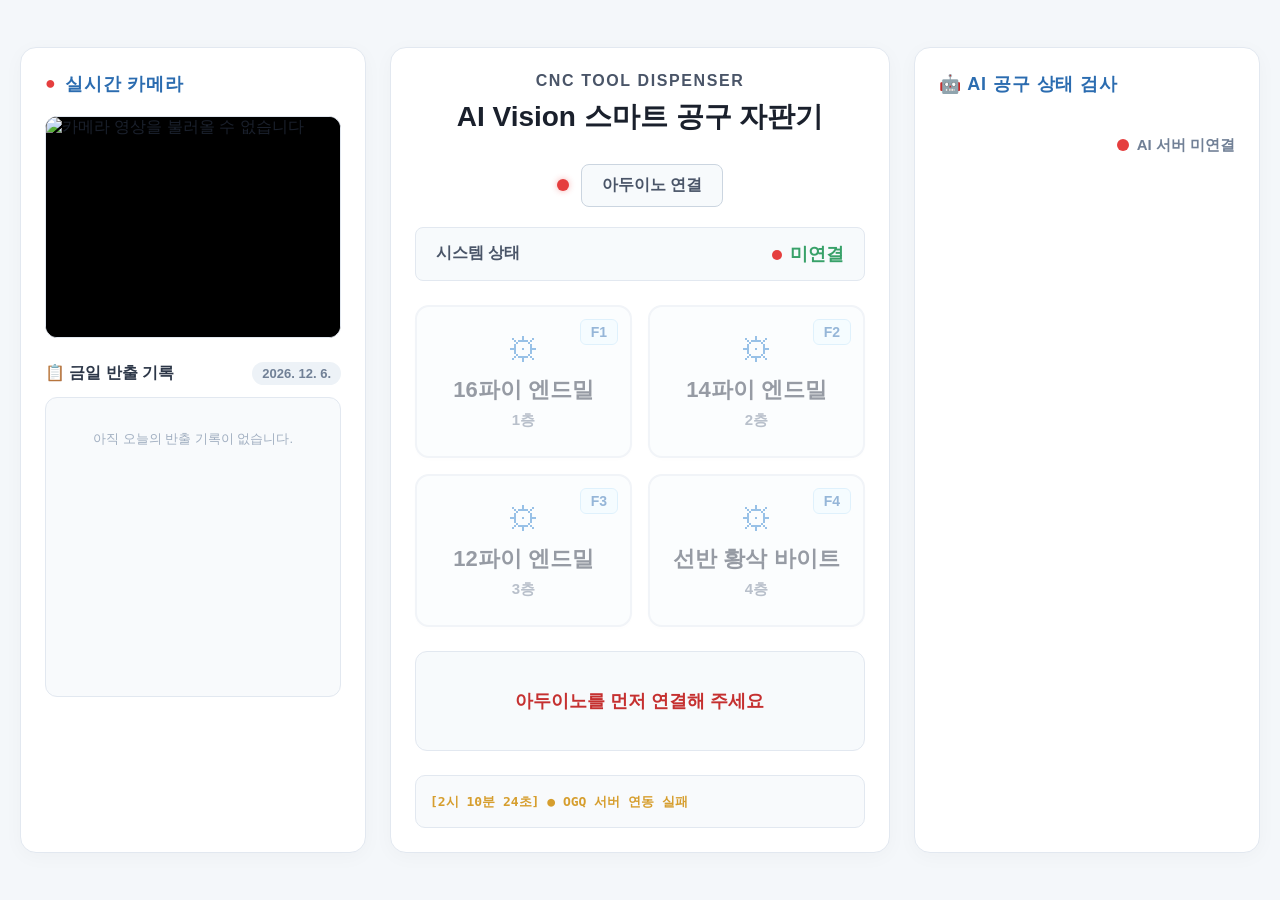
==== endmill-vending-ui.html @ ffc99ce6 "Add files via upload" ====
﻿<!DOCTYPE html>
<html lang="ko">
<head>
<meta charset="UTF-8">
<meta name="viewport" content="width=device-width, initial-scale=1.0">
<title>AI Vision 스마트 공구 자판기</title>
<style>
  * { box-sizing: border-box; margin: 0; padding: 0; }
  body { 
    background: #f4f7fa; 
    min-height: 100vh; 
    display: flex; 
    align-items: center; 
    justify-content: center;
    padding: 40px 20px;
    color: #1a202c; 
  }
  
  /* 메인 3단 레이아웃 */
  .layout-container {
    display: flex;
    gap: 24px;
    max-width: 1400px;
    width: 100%;
    margin: 0 auto;
    align-items: stretch;
  }
  
  .side-panel {
    flex: 1;
    min-width: 340px;
    background: #ffffff;
    border-radius: 16px;
    padding: 24px;
    border: 1px solid #e2e8f0;
    box-shadow: 0 4px 20px rgba(0, 0, 0, 0.03);
    display: flex;
    flex-direction: column;
    font-family: 'Noto Sans KR', sans-serif;
  }
  
  .panel-title {
    font-size: 18px; 
    font-weight: 700;
    color: #2b6cb0;
    letter-spacing: 0.05em;
    margin-bottom: 20px;
    display: flex;
    align-items: center;
    gap: 8px;
  }

  .screen {
    width: 500px; 
    flex-shrink: 0;
    background: #ffffff;
    border-radius: 16px;
    padding: 24px;
    border: 1px solid #e2e8f0;
    box-shadow: 0 4px 20px rgba(0, 0, 0, 0.03);
    font-family: 'Noto Sans KR', sans-serif;
    display: flex;
    flex-direction: column;
  }

  /* 헤더 영역 */
  .header { text-align: center; margin-bottom: 28px; }
  .header-title { font-size: 16px; font-weight: 600; letter-spacing: 0.1em; color: #4a5568; text-transform: uppercase; margin-bottom: 8px; }
  .header-main { font-size: 28px; font-weight: 800; color: #1a202c; }

  /* 연결 바 */
  .connect-bar { display: flex; align-items: center; justify-content: center; gap: 12px; margin-bottom: 20px; }
  .connect-dot { width: 12px; height: 12px; border-radius: 50%; transition: background .3s; }
  .connect-dot.off { background: #e53e3e; box-shadow: 0 0 6px rgba(229,62,62,.4); }
  .connect-dot.on { background: #38a169; box-shadow: 0 0 6px rgba(56,161,105,.5); }
  .connect-btn { background: #f7fafc; border: 1px solid #cbd5e0; color: #4a5568; border-radius: 8px; padding: 10px 20px; font-size: 16px; font-weight: 600; cursor: pointer; font-family: inherit; transition: all .15s; }
  .connect-btn:hover { background: #edf2f7; border-color: #a0aec0; }
  .connect-btn.connected { color: #276749; background: #f0fff4; border-color: #9ae6b4; }

  /* 시스템 상태 바 */
  .status-bar { display: flex; align-items: center; justify-content: space-between; background: #f7fafc; border-radius: 8px; padding: 14px 20px; margin-bottom: 24px; border: 1px solid #e2e8f0; }
  .status-label { font-size: 16px; font-weight: 600; color: #4a5568; }
  .status-value { font-size: 18px; font-weight: 700; color: #38a169; }
  .status-dot { width: 10px; height: 10px; border-radius: 50%; background: #38a169; display: inline-block; margin-right: 8px; }
  
  /* 층 선택 그리드 */
  .floor-grid { display: grid; grid-template-columns: 1fr 1fr; gap: 16px; margin-bottom: 24px; }
  .floor-btn { background: #ffffff; border: 2px solid #e2e8f0; border-radius: 14px; padding: 26px 16px; cursor: pointer; text-align: center; transition: all 0.2s ease; user-select: none; position: relative; overflow: hidden; box-shadow: 0 2px 4px rgba(0,0,0,0.02); }
  .floor-btn:hover { border-color: #bee3f8; background: #ebf8ff; transform: translateY(-2px); box-shadow: 0 4px 10px rgba(66, 153, 225, 0.1); }
  .floor-btn:active, .floor-btn.active { transform: scale(0.97); border-color: #3182ce; background: #ebf8ff; }
  .floor-btn.selected { border-color: #3182ce; background: #ebf8ff; box-shadow: 0 0 0 2px rgba(49, 130, 206, 0.2); }
  .floor-btn.disabled { opacity: 0.5; pointer-events: none; background: #f7fafc; }
  .floor-icon { font-size: 32px; margin-bottom: 10px; color: #3182ce; line-height: 1; }
  .floor-number { font-size: 26px; font-weight: 800; color: #2d3748; margin-bottom: 6px; }
  .floor-sub { font-size: 15px; color: #718096; font-weight: 600; }
  .floor-badge { position: absolute; top: 12px; right: 12px; background: #ebf8ff; border: 1px solid #bee3f8; border-radius: 6px; padding: 4px 10px; font-size: 14px; font-weight: 700; color: #2b6cb0; }
  
  /* 하단 컨트롤 영역 */
  .action-area { background: #f7fafc; border-radius: 12px; border: 1px solid #e2e8f0; padding: 24px; min-height: 100px; display: flex; align-items: center; justify-content: center; }
  .action-idle { font-size: 18px; font-weight: 600; color: #4a5568; text-align: center; }
  .action-idle.no-connect { color: #c53030; font-weight: 700; }
  .action-selected { width: 100%; display: none; }
  .action-selected.show { display: flex; flex-direction: column; gap: 16px; }
  .confirm-label { font-size: 16px; font-weight: 600; color: #4a5568; text-align: center; }
  .confirm-floor { font-size: 24px; font-weight: 800; color: #1a202c; text-align: center; }
  .btn-row { display: flex; gap: 12px; }
  .btn-cancel { flex: 1; background: #ffffff; border: 1px solid #cbd5e0; color: #4a5568; border-radius: 8px; padding: 14px; font-size: 18px; font-weight: 700; cursor: pointer; transition: background 0.15s; }
  .btn-cancel:hover { background: #f7fafc; color: #1a202c; }
  .btn-confirm { flex: 2; background: #3182ce; border: none; color: #ffffff; border-radius: 8px; padding: 14px; font-size: 18px; font-weight: 700; cursor: pointer; transition: background 0.15s; box-shadow: 0 4px 10px rgba(49, 130, 206, 0.2); }
  .btn-confirm:hover { background: #2b6cb0; }
  
  /* 진행 상태 애니메이션 */
  .dispatch-anim { display: none; text-align: center; padding: 6px 0; width: 100%; }
  .dispatch-anim.show { display: block; }
  .dispatch-text { font-size: 22px; color: #38a169; font-weight: 800; animation: pulse 1.2s ease-in-out infinite; }
  .dispatch-sub { font-size: 16px; font-weight: 600; color: #4a5568; margin-top: 8px; }
  
  .progress-bar { height: 8px; background: #e2e8f0; border-radius: 4px; overflow: hidden; margin-top: 16px; }
  .progress-fill { height: 100%; background: #38a169; width: 0%; border-radius: 4px; transition: width 0.5s linear; }
  
  /* 로그 영역 */
  .log-area { margin-top: auto; background: #f8fafc; border: 1px solid #e2e8f0; border-radius: 10px; padding: 14px; max-height: 140px; overflow-y: auto; font-family: 'JetBrains Mono', monospace; font-size: 13px; line-height: 1.8; color: #4a5568; }
  .log-area::-webkit-scrollbar{width:6px}
  .log-area::-webkit-scrollbar-thumb{background:#cbd5e0;border-radius:3px}
  .log-send{color:#3182ce}
  .log-recv{color:#38a169}
  .log-sys{color:#d69e2e; font-weight: 600;}

  /* 반출 기록 리스트 아이템 스타일 */
  .checkout-item { background: #ffffff; border: 1px solid #edf2f7; padding: 12px; border-radius: 8px; display: flex; flex-direction: column; gap: 4px; box-shadow: 0 1px 3px rgba(0,0,0,0.02); animation: fadeIn 0.3s ease; }
  .checkout-user { font-weight: 800; color: #2b6cb0; font-size: 14px; display: flex; align-items: center; gap: 6px; }
  .checkout-detail { font-size: 13px; color: #4a5568; margin-left: 20px; font-weight: 600; }
  .checkout-detail-highlight { color: #e53e3e; font-weight: 800; }

  @keyframes pulse { 0%, 100% { opacity: 1; } 50% { opacity: 0.6; } }

  /* 라이브 카메라 패널 스타일 (비율 고정) */
  .live-camera-feed {
    width: 100%;
    aspect-ratio: 4 / 3; 
    border-radius: 12px;
    overflow: hidden;
    background: #000;
    border: 1px solid #e2e8f0;
    position: relative;
    display: flex;
    align-items: center;
    justify-content: center;
  }
  .live-camera-feed img { width: 100%; height: 100%; object-fit: contain; background: #000; }

  /* AI 검사 결과 패널 스타일 */
  .ai-result-content {
    flex: 1;
    display: none;
    flex-direction: column;
    justify-content: center;
    gap: 20px;
  }
  .ai-result-content.show {
    display: flex;
    animation: fadeUp .5s ease;
  }
  @keyframes fadeUp {
    from { opacity: 0; transform: translateY(16px); }
    to { opacity: 1; transform: translateY(0); }
  }

  .ai-inspecting { text-align: center; }
  .ai-inspecting-text { font-size: 24px; color: #3182ce; animation: pulse 1.2s ease-in-out infinite; font-weight: 800; }
  .ai-inspecting-sub { font-size: 18px; font-weight: 600; color: #718096; margin-top: 12px; }

  .ai-body { display: none; flex-direction: column; gap: 20px; }
  .ai-image { width: 100%; border-radius: 12px; overflow: hidden; background: #edf2f7; border: 1px solid #e2e8f0; box-shadow: 0 4px 12px rgba(0,0,0,0.05); }
  .ai-image img { width: 100%; display: block; object-fit: contain; }
  
  .ai-info { display: flex; flex-direction: column; gap: 16px; }
  .ai-badge { display: inline-flex; align-items: center; justify-content: center; gap: 12px; padding: 20px 24px; border-radius: 12px; font-size: 26px; font-weight: 800; border: 2px solid; background: #ffffff; box-shadow: 0 4px 10px rgba(0,0,0,0.05); }
  .ai-badge-dot { width: 16px; height: 16px; border-radius: 50%; flex-shrink: 0; }
  
  .ai-conf { background: #f8fafc; border-radius: 10px; padding: 20px 24px; border: 1px solid #e2e8f0; }
  .ai-conf-label { font-size: 16px; color: #4a5568; display: flex; justify-content: space-between; margin-bottom: 12px; font-weight: 700; }
  .ai-conf-bar { height: 10px; background: #e2e8f0; border-radius: 5px; overflow: hidden; }
  .ai-conf-fill { height: 100%; border-radius: 5px; width: 0%; transition: width 1s cubic-bezier(.4,0,.2,1); }

  .ai-server-status { display: flex; align-items: center; justify-content: flex-end; gap: 8px; font-size: 15px; font-weight: 600; color: #718096; margin-top: 20px; }
  .ai-server-dot { width: 12px; height: 12px; border-radius: 50%; background: #e53e3e; }
  .ai-server-dot.on { background: #38a169; }

  /* 잠금 화면 (사원증 태그 대기) */
  .lock-screen {
    position: absolute;
    top: 0; left: 0; width: 100%; height: 100%;
    background: rgba(26, 32, 44, 0.95);
    z-index: 1000;
    display: none;
    flex-direction: column;
    align-items: center;
    justify-content: center;
    color: white;
    backdrop-filter: blur(8px);
  }
  .lock-screen.show { display: flex; animation: fadeIn 0.3s; }
  .lock-icon { font-size: 80px; margin-bottom: 24px; animation: bounce 2s infinite; }
  .lock-title { font-size: 36px; font-weight: 800; margin-bottom: 16px; }
  .lock-sub { font-size: 20px; color: #a0aec0; }
  .lock-user-img { width: 150px; height: 150px; border-radius: 50%; margin-top: 10px; margin-bottom: 10px; border: 5px solid #48bb78; display: none; object-fit: cover; animation: popIn 0.5s cubic-bezier(0.175, 0.885, 0.32, 1.275); }
  .lock-user { font-size: 28px; color: #48bb78; font-weight: 800; margin-top: 10px; display: none; }
  @keyframes fadeIn { from { opacity: 0; } to { opacity: 1; } }
  @keyframes popIn { 0% { transform: scale(0.5); opacity: 0; } 100% { transform: scale(1); opacity: 1; } }
  @keyframes bounce { 0%, 100% { transform: translateY(0); } 50% { transform: translateY(-15px); } }
</style>
</head>
<body>

<div class="lock-screen" id="lockScreen">
  <div class="lock-icon" id="lockIcon">💳</div>
  <div class="lock-title" id="lockTitle">사원증을 태그해 주세요</div>
  <div class="lock-sub" id="lockSub">RFID 센서에 카드를 대면 잠금이 해제됩니다.</div>
  <img src="avatar.jpg" class="lock-user-img" id="lockUserImg">
  <div class="lock-user" id="lockUser"></div>
</div>

<div class="layout-container">

  <!-- 왼쪽: 라이브 카메라 및 반출 기록 -->
  <div class="side-panel panel-left">
    <div class="panel-title"><span style="color:#e53e3e; font-size: 18px;">●</span> 실시간 카메라</div>
    <div class="live-camera-feed">
      <img src="http://localhost:5000/video_feed" alt="카메라 연결 중..." onerror="this.alt='카메라 영상을 불러올 수 없습니다'">
    </div>
    
    <!-- 반출 기록 섹션 -->
    <div class="checkout-section" style="margin-top: 24px; display: flex; flex-direction: column; flex: 1;">
      <div class="checkout-header" style="font-size: 16px; font-weight: 700; color: #2d3748; margin-bottom: 12px; display: flex; justify-content: space-between; align-items: center;">
        <span>📋 금일 반출 기록</span>
        <span class="checkout-date" id="checkoutDate" style="font-size: 13px; color: #718096; background: #edf2f7; padding: 4px 10px; border-radius: 12px; font-weight: 600;"></span>
      </div>
      <div class="checkout-list" id="checkoutList" style="background: #f8fafc; border: 1px solid #e2e8f0; border-radius: 12px; padding: 12px; flex: 1; min-height: 150px; max-height: 300px; overflow-y: auto; display: flex; flex-direction: column; gap: 8px;">
        <div id="checkoutEmpty" style="text-align: center; color: #a0aec0; font-size: 13px; margin-top: 20px;">
          아직 오늘의 반출 기록이 없습니다.
        </div>
      </div>
    </div>
  </div>

  <!-- 중앙: 메인 컨트롤 스크린 -->
  <div class="screen" role="main" aria-label="공구 자판기 터치스크린 UI">
    <div class="header">
      <div class="header-title">CNC Tool Dispenser</div>
      <div class="header-main">AI Vision 스마트 공구 자판기</div>
    </div>

    <div class="connect-bar">
      <div class="connect-dot off" id="connectDot"></div>
      <button class="connect-btn" id="connectBtn" onclick="toggleSerial()">아두이노 연결</button>
    </div>

    <div class="status-bar">
      <span class="status-label">시스템 상태</span>
      <span class="status-value" id="sysStatus"><span class="status-dot" style="background:#e53e3e"></span>미연결</span>
    </div>

    <div class="floor-grid">
      <div class="floor-btn disabled" data-floor="1" data-cmd="A" data-label="16파이 엔드밀" onclick="selectFloor(this)">
        <span class="floor-badge">F1</span>
        <div class="floor-icon">&#9881;</div>
        <div class="floor-number" style="font-size: 22px;">16파이 엔드밀</div>
        <div class="floor-sub">1층</div>
      </div>
      <div class="floor-btn disabled" data-floor="2" data-cmd="B" data-label="14파이 엔드밀" onclick="selectFloor(this)">
        <span class="floor-badge">F2</span>
        <div class="floor-icon">&#9881;</div>
        <div class="floor-number" style="font-size: 22px;">14파이 엔드밀</div>
        <div class="floor-sub">2층</div>
      </div>
      <div class="floor-btn disabled" data-floor="3" data-cmd="C" data-label="12파이 엔드밀" onclick="selectFloor(this)">
        <span class="floor-badge">F3</span>
        <div class="floor-icon">&#9881;</div>
        <div class="floor-number" style="font-size: 22px;">12파이 엔드밀</div>
        <div class="floor-sub">3층</div>
      </div>
      <div class="floor-btn disabled" data-floor="4" data-cmd="D" data-label="선반 황삭 바이트" onclick="selectFloor(this)">
        <span class="floor-badge">F4</span>
        <div class="floor-icon">&#9881;</div>
        <div class="floor-number" style="font-size: 22px;">선반 황삭 바이트</div>
        <div class="floor-sub">4층</div>
      </div>
    </div>

    <div class="action-area" id="actionArea">
      <div class="action-idle no-connect" id="idleMsg">아두이노를 먼저 연결해 주세요</div>
      <div class="action-selected" id="selectedPanel">
        <div class="confirm-label">선택한 층</div>
        <div class="confirm-floor" id="confirmFloor">-</div>
        <div class="btn-row">
          <button class="btn-cancel" onclick="cancelSelect()">취소</button>
          <button class="btn-confirm" onclick="dispatchFloor()">배출 시작</button>
        </div>
      </div>
      <div class="dispatch-anim" id="dispatchPanel">
        <div class="dispatch-text" id="dispatchText">이동 중...</div>
        <div class="dispatch-sub" id="dispatchSub">모터 구동 중</div>
        <div class="progress-bar"><div class="progress-fill" id="progressFill"></div></div>
      </div>
    </div>

    <!-- 로그 영역을 중앙 패널 아래쪽에 고정 -->
    <div class="log-area" id="logArea" style="margin-top: 24px;"></div>
  </div>

  <!-- 오른쪽: AI 검사 결과 -->
  <div class="side-panel panel-right">
    <div class="panel-title">🤖 AI 공구 상태 검사</div>
    
    <div class="ai-result-content" id="aiResult">
      <div class="ai-inspecting" id="aiInspecting" style="display:none">
        <div class="ai-inspecting-text">🔍 AI 검사 진행 중...</div>
        <div class="ai-inspecting-sub">카메라 캡처 및 모델 추론 중</div>
      </div>
      
      <div class="ai-body" id="aiBody" style="display:none">
        <div id="ogqStickerTop" style="text-align: center; height: 110px; margin-bottom: -15px; position: relative; z-index: 10; display: none;"></div>
        <div class="ai-image"><img id="aiImage" src="" alt="검사 결과"></div>
        <div class="ai-info">
          <div class="ai-badge" id="aiBadge">
            <span class="ai-badge-dot" id="aiBadgeDot"></span>
            <span id="aiLabel">-</span>
          </div>
          <div class="ai-conf">
            <div class="ai-conf-label">
              <span>신뢰도</span>
              <span id="aiConfValue">0%</span>
            </div>
            <div class="ai-conf-bar">
              <div class="ai-conf-fill" id="aiConfFill"></div>
            </div>
          </div>
        </div>
      </div>
    </div>

    <!-- AI 서버 상태를 우측 패널 하단에 고정 -->
    <div class="ai-server-status">
      <span class="ai-server-dot" id="aiServerDot"></span>
      <span id="aiServerText">AI 서버 확인 중...</span>
    </div>
  </div>

</div>

<script>
let port=null,writer=null,reader=null,connected=false;
let receivedBuffer='';
let selectedBtn=null,selectedFloor=null,selectedCmd=null;
let dispatching=false;

document.addEventListener('DOMContentLoaded', () => {
  const d = document.getElementById('checkoutDate');
  if(d) d.textContent = new Date().toLocaleDateString('ko-KR');
});

function addCheckoutLog(userName, toolName, count) {
  const list = document.getElementById('checkoutList');
  const empty = document.getElementById('checkoutEmpty');
  if (empty) empty.style.display = 'none';

  const time = new Date().toLocaleTimeString('ko-KR', { hour12: false });
  const item = document.createElement('div');
  item.className = 'checkout-item';
  item.innerHTML = `
    <div class="checkout-user">👤 ${userName} <span style="color:#a0aec0; font-weight:500; font-size:12px; margin-left:auto;">${time}</span></div>
    <div class="checkout-detail">
      · ${toolName} 반출 <span class="checkout-detail-highlight">${count}개</span>
    </div>
  `;
  list.insertBefore(item, list.firstChild);
}

async function toggleSerial(){
  if(connected){await disconnectSerial()}
  else{await connectSerial()}
}

async function connectSerial(){
  try{
    if(!('serial' in navigator)){
      addLog('Chrome 브라우저에서만 동작합니다','sys');return;
    }
    port=await navigator.serial.requestPort();
    await port.open({baudRate:9600});
    writer=port.writable.getWriter();
    connected=true;
    receivedBuffer='';
    updateConnectUI(true);
    addLog('연결 성공! 부팅 대기...','sys');
    readLoop();
  }catch(e){
    if(e.name!=='NotFoundError')addLog('연결 실패: '+e.message,'sys');
  }
}

async function readLoop(){
  const dec=new TextDecoderStream();
  port.readable.pipeTo(dec.writable);
  reader=dec.readable.getReader();
  try{
    while(true){
      const{value,done}=await reader.read();
      if(done)break;
      if(value){
        receivedBuffer+=value;
        let lines=receivedBuffer.split('\n');
        receivedBuffer=lines.pop();
        lines.forEach(l=>{
          const t=l.trim();
          if(t){
            addLog(t,'recv');
            handleArduinoMsg(t);
          }
        });
      }
    }
  }catch(e){}
}

function handleArduinoMsg(msg){
  if(msg.includes('READY')){
    addLog('아두이노 준비 완료','sys');
    document.getElementById('sysStatus').innerHTML='<span class="status-dot"></span>정상 가동 중';
    
    // 준비 완료 시 잠금 화면 띄우기
    document.getElementById('lockScreen').classList.add('show');
    document.getElementById('lockTitle').textContent = '사원증을 태그해 주세요';
    document.getElementById('lockUser').style.display = 'none';
    
    enableFloors(false);
    document.getElementById('idleMsg').textContent='아두이노 연결됨. 카드를 태그해 주세요.';
    document.getElementById('idleMsg').className='action-idle';
  }

  // 카드 태그 처리
  if(msg.startsWith('TAG:')){
    const tagId = msg.split(':')[1].trim();
    addLog('NAVER OGQ 마켓 사원 부기공 인증완료!', 'sys');
    
    document.getElementById('lockIcon').style.display = 'none';
    document.getElementById('lockSub').style.display = 'none';
    
    document.getElementById('lockTitle').textContent = '인증 완료';
    document.getElementById('lockTitle').style.color = '#48bb78';
    
    document.getElementById('lockUserImg').style.display = 'block';
    
    document.getElementById('lockUser').innerHTML = 'NAVER OGQ 마켓 사원 <span style="color:white;">부기공</span>';
    document.getElementById('lockUser').style.display = 'block';
    
    // 5초 뒤에 잠금 화면 사라지게 함 (사진 감상 시간)
    setTimeout(() => {
      document.getElementById('lockScreen').classList.remove('show');
      enableFloors(true);
      document.getElementById('idleMsg').textContent='부기공님 환영합니다. 배출할 층을 선택해 주세요.';
      document.getElementById('idleMsg').className='action-idle';
    }, 5000);
    
    return; 
  }

  if(!dispatching)return;

  const fill=document.getElementById('progressFill');
  const txt=document.getElementById('dispatchText');
  const sub=document.getElementById('dispatchSub');

  if(msg.includes('STATUS:MOVING')){
    txt.textContent=selectedFloor+' 이동 중...';
    sub.textContent='수직 모터 구동 중';
    fill.style.width='25%';
  }
  else if(msg.includes('STATUS:ARRIVED')){
    txt.textContent=selectedFloor+' 도착!';
    sub.textContent='배출 준비 중';
    fill.style.width='50%';
  }
  else if(msg.includes('STATUS:PUSHING')){
    txt.textContent='엔드밀 배출 중...';
    sub.textContent='수평 모터 구동 중';
    fill.style.width='65%';
  }
  else if(msg.includes('STATUS:RETURNING')){
    txt.textContent='푸셔 복귀 중...';
    sub.textContent='수평 모터 복귀';
    fill.style.width='80%';
  }
  else if(msg.includes('STATUS:DONE')){
    txt.textContent='배출 완료!';
    txt.style.color='#38a169';
    sub.textContent='AI 검사 시작...';
    fill.style.width='100%';
    
    // 반출 기록 추가 로직
    const toolName = selectedFloor ? selectedFloor : '공구';
    const userName = 'NAVER OGQ 마켓 사원 부기공';
    addCheckoutLog(userName, toolName, 1);

    // YOLO 검사 시작
    runAIDetection();
  }
}

async function disconnectSerial(){
  try{
    if(reader){await reader.cancel();reader.releaseLock()}
    if(writer){writer.releaseLock()}
    if(port){await port.close()}
    connected=false;
    updateConnectUI(false);
    enableFloors(false);
    addLog('연결 해제','sys');
  }catch(e){addLog('해제 오류','sys')}
}

function updateConnectUI(on){
  document.getElementById('connectDot').className='connect-dot '+(on?'on':'off');
  const btn=document.getElementById('connectBtn');
  btn.textContent=on?'연결 해제':'아두이노 연결';
  btn.className='connect-btn'+(on?' connected':'');
  if(!on){
    document.getElementById('sysStatus').innerHTML='<span class="status-dot" style="background:#e53e3e"></span>미연결';
    document.getElementById('idleMsg').textContent='아두이노를 먼저 연결해 주세요';
    document.getElementById('idleMsg').className='action-idle no-connect';
  }
}

function enableFloors(on){
  document.querySelectorAll('.floor-btn').forEach(b=>{
    if(on)b.classList.remove('disabled');
    else b.classList.add('disabled');
  });
}

function selectFloor(btn){
  if(dispatching||!connected)return;
  if(selectedBtn)selectedBtn.classList.remove('selected');
  selectedBtn=btn;
  selectedFloor=btn.dataset.label;
  selectedCmd=btn.dataset.cmd;
  btn.classList.add('selected');
  document.getElementById('idleMsg').style.display='none';
  document.getElementById('selectedPanel').classList.add('show');
  document.getElementById('dispatchPanel').classList.remove('show');
  document.getElementById('confirmFloor').textContent=selectedFloor+' — '+btn.querySelector('.floor-sub').textContent+' 배출';
}

function cancelSelect(){
  if(selectedBtn)selectedBtn.classList.remove('selected');
  selectedBtn=null;selectedFloor=null;selectedCmd=null;
  document.getElementById('idleMsg').style.display='';
  document.getElementById('selectedPanel').classList.remove('show');
}

async function dispatchFloor(){
  if(!selectedCmd||dispatching||!connected)return;
  dispatching=true;

  document.getElementById('selectedPanel').classList.remove('show');
  const panel=document.getElementById('dispatchPanel');
  panel.classList.add('show');
  document.getElementById('dispatchText').style.color='#38a169';
  document.getElementById('progressFill').style.width='5%';
  document.getElementById('dispatchText').textContent='명령 전송 중...';
  document.getElementById('dispatchSub').textContent='아두이노 통신 중';

  enableFloors(false);

  addLog('SEND: '+selectedCmd,'send');
  await writer.write(new TextEncoder().encode(selectedCmd));
}

function resetDispatch(){
  dispatching=false;
  if(selectedBtn)selectedBtn.classList.remove('selected');
  selectedBtn=null;selectedFloor=null;selectedCmd=null;
  document.getElementById('progressFill').style.width='0%';
  document.getElementById('idleMsg').style.display='';
  document.getElementById('dispatchPanel').classList.remove('show');
  enableFloors(true);
}

function addLog(msg,type){
  const m=document.getElementById('logArea');
  const t=new Date().toLocaleTimeString('ko-KR',{hour12:false});
  const p={send:'→',recv:'←',sys:'●'}[type]||'·';
  const d=document.createElement('div');
  d.className='log-'+type;
  d.textContent='['+t+'] '+p+' '+msg;
  m.appendChild(d);
  m.scrollTop=m.scrollHeight;
}

// ============================================================
// AI 검사 (YOLO)
// ============================================================
const AI_SERVER = 'http://localhost:5000';

async function runAIDetection(){
  const panel = document.getElementById('aiResult');
  const inspecting = document.getElementById('aiInspecting');
  const body = document.getElementById('aiBody');

  // 검사 중 표시
  panel.classList.add('show');
  inspecting.style.display = 'block';
  body.style.display = 'none';
  addLog('AI 검사 시작...','sys');

  // 1초 대기 (공구 안정화)
  await new Promise(r => setTimeout(r, 1000));

  try {
    const res = await fetch(AI_SERVER + '/api/detect?tool=' + encodeURIComponent(selectedFloor));
    const data = await res.json();

    if(data.success && data.detections.length > 0){
      const det = data.detections[0];

      // 이미지 표시
      document.getElementById('aiImage').src = 'data:image/jpeg;base64,' + data.image;

      // 배지 표시
      const badge = document.getElementById('aiBadge');
      const dot = document.getElementById('aiBadgeDot');
      badge.style.borderColor = det.color;
      
      // 컬러에 맞춰 연한 배경색 만들기 (투명도)
      badge.style.background = det.color + '18';
      dot.style.background = det.color;
      document.getElementById('aiLabel').textContent = det.emoji + ' ' + det.label;
      document.getElementById('aiLabel').style.color = det.color;

      // 신뢰도 바
      document.getElementById('aiConfValue').textContent = det.confidence + '%';
      const fill = document.getElementById('aiConfFill');
      fill.style.background = det.color;
      setTimeout(() => { fill.style.width = det.confidence + '%'; }, 100);

      // 표시 전환
      inspecting.style.display = 'none';
      body.style.display = 'flex';

      addLog('AI 결과: ' + det.label + ' (' + det.confidence + '%)','sys');
    } else {
      inspecting.querySelector('.ai-inspecting-text').textContent = '⚠️ 탐지 결과 없음';
      inspecting.querySelector('.ai-inspecting-sub').textContent = data.message || '공구를 감지하지 못했습니다';
      addLog('AI 탐지 실패','sys');
    }
  } catch(e) {
    inspecting.querySelector('.ai-inspecting-text').textContent = '❌ AI 서버 연결 실패';
    inspecting.querySelector('.ai-inspecting-sub').textContent = 'python app.py 서버를 실행해 주세요';
    addLog('AI 서버 오류: ' + e.message,'sys');
  }

  // 20초 후 리셋 (자동 잠금 기능)
  setTimeout(() => {
    document.getElementById('aiConfFill').style.width = '0%';
    panel.classList.remove('show');
    resetDispatch();
    
    // 다음 사람을 위해 화면을 다시 잠금
    if(connected) {
      document.getElementById('lockScreen').classList.add('show');
      
      document.getElementById('lockIcon').style.display = 'block';
      document.getElementById('lockSub').style.display = 'block';
      document.getElementById('lockTitle').textContent = '사원증을 태그해 주세요';
      document.getElementById('lockTitle').style.color = 'white';
      
      document.getElementById('lockUserImg').style.display = 'none';
      document.getElementById('lockUser').style.display = 'none';
      
      enableFloors(false);
      document.getElementById('idleMsg').textContent='아두이노 연결됨. 카드를 태그해 주세요.';
      addLog('자동 잠금 활성화 (보안)','sys');
    }
  }, 20000);
}

// AI 서버 상태 확인
async function checkAIServer(){
  const dot = document.getElementById('aiServerDot');
  const text = document.getElementById('aiServerText');
  try {
    const res = await fetch(AI_SERVER + '/api/health');
    const data = await res.json();
    if(data.status === 'ok' && data.model_loaded){
      dot.classList.add('on');
      text.textContent = 'AI 서버 연결됨';
    } else {
      dot.classList.remove('on');
      text.textContent = 'AI 모델 미로드';
    }
  } catch(e) {
    dot.classList.remove('on');
    text.textContent = 'AI 서버 미연결';
  }
}

// 30초마다 AI 서버 상태 확인
checkAIServer();
setInterval(checkAIServer, 30000);

let ogqAllStickers = [];
async function initOGQ() {
  try {
    const res = await fetch(AI_SERVER + '/api/ogq-stickers');
    const data = await res.json();
    if(data.success && data.urls.length > 0) {
      ogqAllStickers = data.urls;
      addLog("NAVER OGQ마켓 IP(스티커) 백엔드 연동 완료!", "sys");
      if(document.getElementById('lockUserImg')) {
        document.getElementById('lockUserImg').src = ogqAllStickers[0];
        document.getElementById('lockUserImg').style.border = '5px solid #3182ce';
        document.getElementById('lockUserImg').style.background = '#ffffff';
        document.getElementById('lockUserImg').style.display = 'block';
      }
    } else {
      addLog("OGQ 스티커가 부족합니다.", "sys");
    }
  } catch(e) {
    addLog("OGQ 서버 연동 실패", "sys");
  }
}
initOGQ();

</script>
</body>
</html>
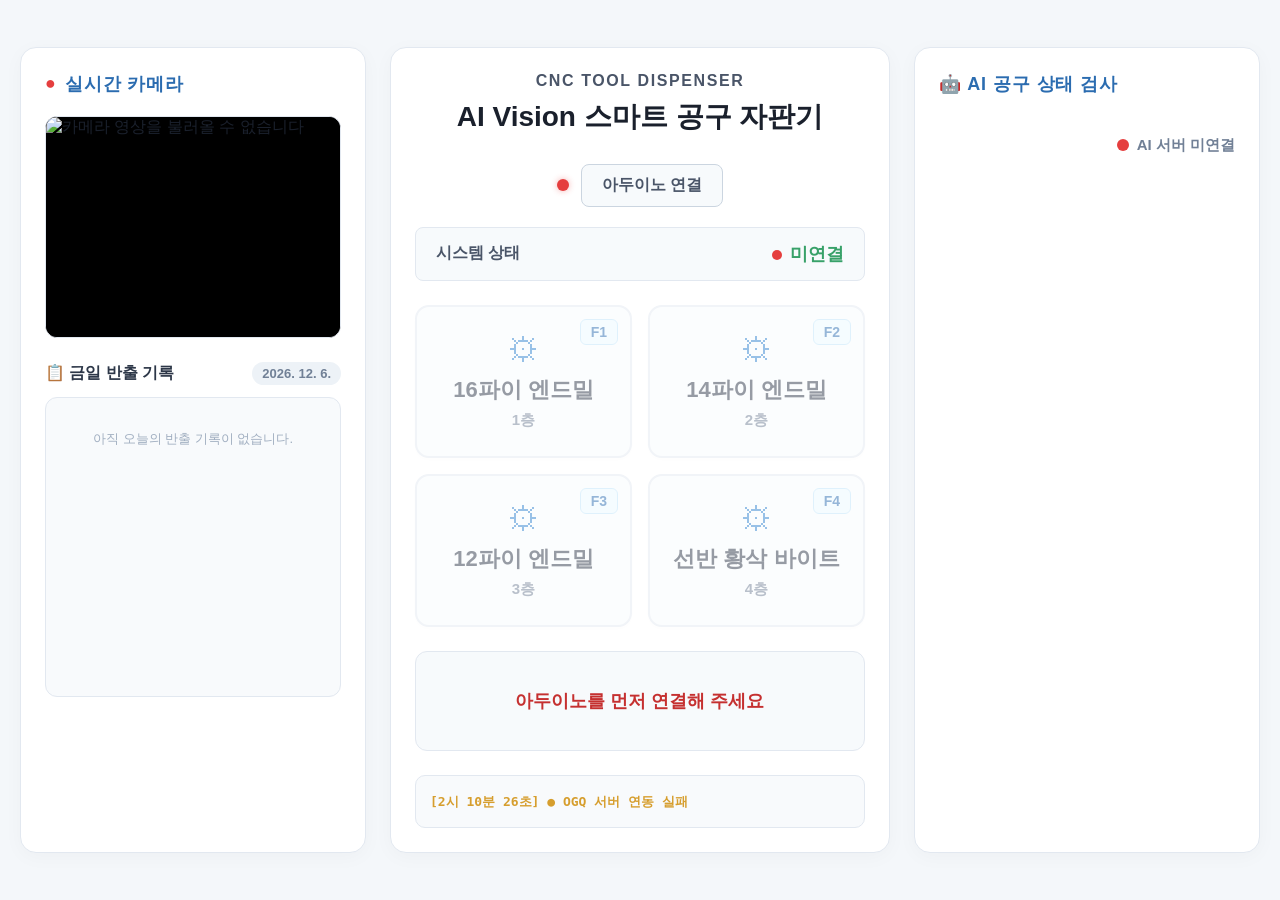
==== commit 3d0554e5: "Add files via upload" ====
--- a/endmill-vending-ui.html
+++ b/endmill-vending-ui.html
@@ -717,6 +717,11 @@
     if(data.success && data.urls.length > 0) {
       ogqAllStickers = data.urls;
       addLog("NAVER OGQ마켓 IP(스티커) 백엔드 연동 완료!", "sys");
+      // ★ 이미지 딜레이 방지: 미리 백그라운드에서 다운로드(캐싱) 해두기
+      ogqAllStickers.forEach(url => {
+        const img = new Image();
+        img.src = url;
+      });
       if(document.getElementById('lockUserImg')) {
         document.getElementById('lockUserImg').src = ogqAllStickers[0];
         document.getElementById('lockUserImg').style.border = '5px solid #3182ce';
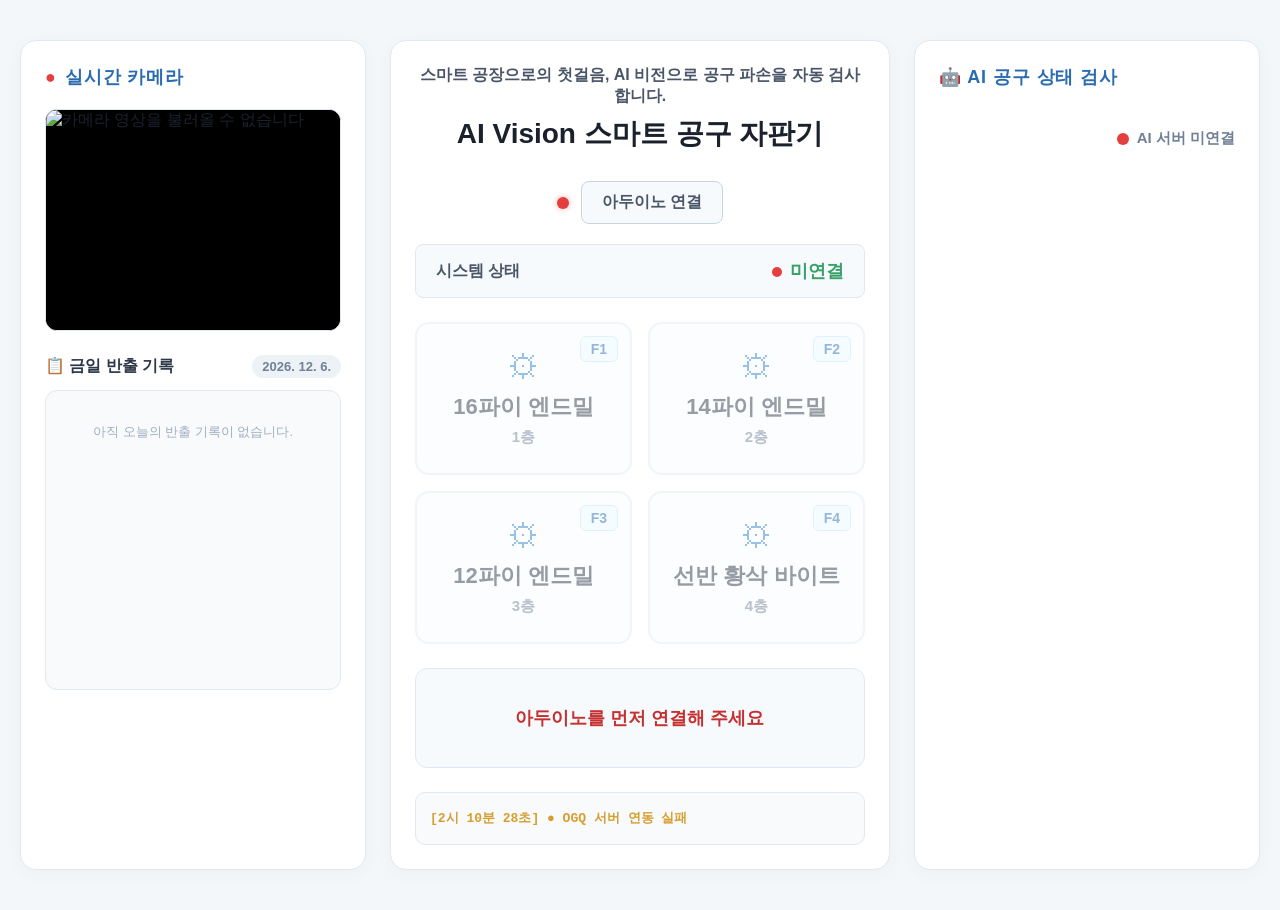
==== commit c45f8080: "Add files via upload" ====
--- a/endmill-vending-ui.html
+++ b/endmill-vending-ui.html
@@ -247,7 +247,7 @@
   <!-- 중앙: 메인 컨트롤 스크린 -->
   <div class="screen" role="main" aria-label="공구 자판기 터치스크린 UI">
     <div class="header">
-      <div class="header-title">CNC Tool Dispenser</div>
+      <div class="header-title" style="letter-spacing: normal;">스마트 공장으로의 첫걸음, AI 비전으로 공구 파손을 자동 검사합니다.</div>
       <div class="header-main">AI Vision 스마트 공구 자판기</div>
     </div>
 
